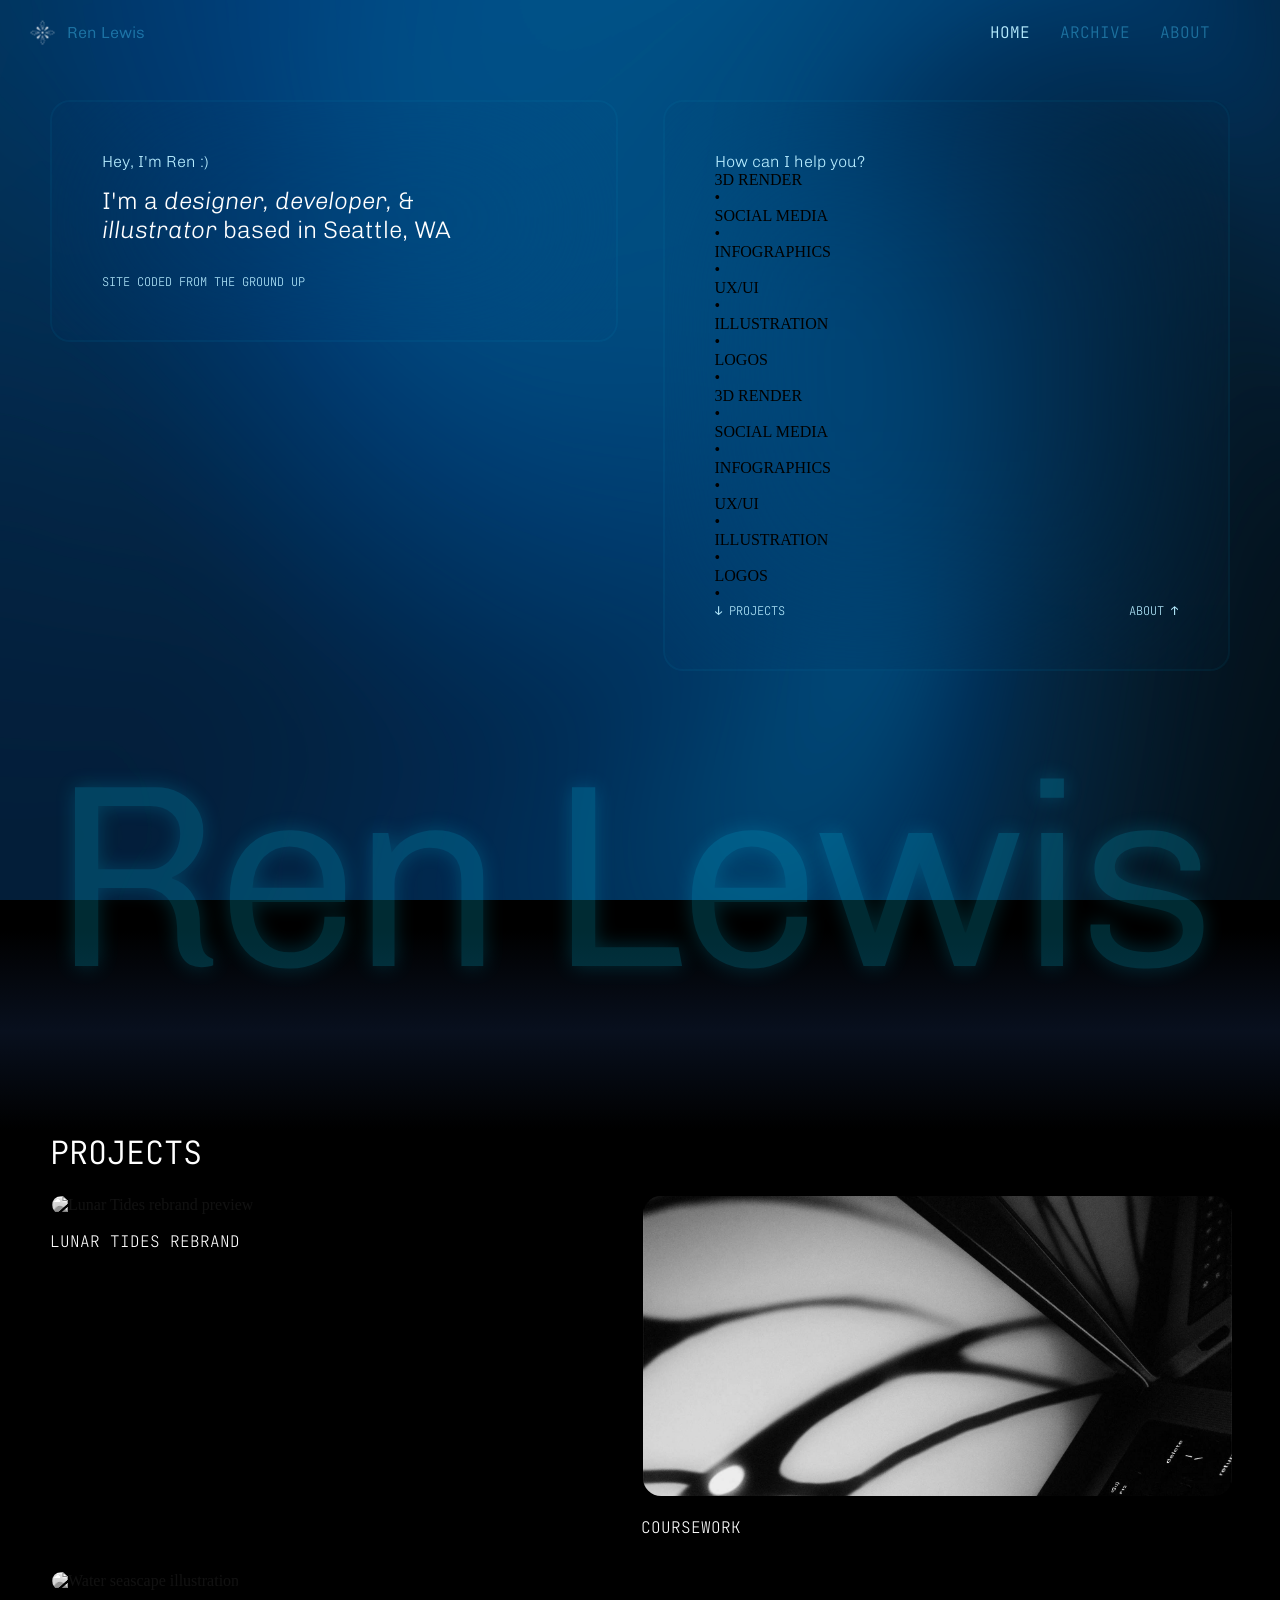
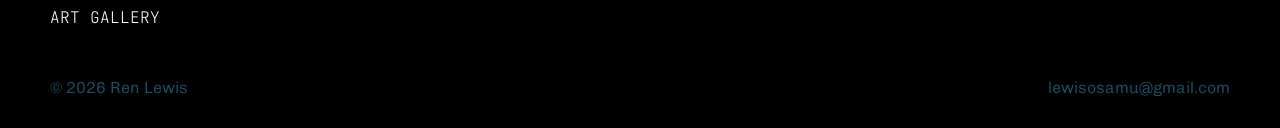
==== index.html @ 9a0da3f0 "Add files via upload" ====
<!DOCTYPE html>
<html lang="en">
  <head>
    <meta charset="UTF-8">
    <meta name="viewport" content="width=device-width, initial-scale=1.0">
    <title>Ren Lewis — Designer, Developer & Illustrator in Seattle</title>
    <meta name="description" content="Ren Lewis is a designer, developer, and illustrator based in Seattle, WA. View projects in brand identity, graphic design, and illustration.">
    <meta name="theme-color" content="#000000">
    <meta property="og:title" content="Ren Lewis — Designer, Developer & Illustrator">
    <meta property="og:description" content="Designer, developer, and illustrator based in Seattle, WA.">
    <meta property="og:type" content="website">
    <meta property="og:image" content="home/images-home/background.png">
    <meta name="twitter:card" content="summary_large_image">
    <link rel="icon" type="image/x-icon" href="favicon.ico">
    <link rel="preconnect" href="https://fonts.googleapis.com"><link rel="preconnect" href="https://fonts.gstatic.com" crossorigin><link href="https://fonts.googleapis.com/css2?family=Chivo:ital,wght@0,100..900;1,100..900&display=swap" rel="stylesheet"><link href="https://fonts.googleapis.com/css2?family=JetBrains+Mono:ital,wght@0,100..800;1,100..800&display=swap" rel="stylesheet">
    <link rel="stylesheet" href="home/home.css">
  </head>
  <body>
    <div class="navigation">
      <div class="nav-left">
        <a href="home/home.html">
          <img class="logo" src="home/images-home/logo2.png" alt="Ren Lewis logo">
        </a>
        <a class="logotype" href="home/home.html">Ren Lewis</a>
      </div>
      <div class="nav-right">
        <a href="home/home.html" class="nav-item">HOME</a>
        <a href="design/design.html" class="nav-item">ARCHIVE</a>
        <a href="home/about.html" class="nav-item">ABOUT</a>
      </div>
    </div>
    <div class="front">
      <img class="background" src="home/images-home/background.png" alt="Abstract background artwork">
      <div class="title">
        <div class="heading">
          <p class="subtext">Hey, I'm Ren :)</p>
          <h1 class="description">I'm a <span class="accent">designer, developer,</span> & <br/><span class="accent">illustrator</span> based in Seattle, WA</h1>
          <p class="mono">SITE CODED FROM THE GROUND UP</p>
        </div>
        <div class="heading">
          <p class="subtext">How can I help you?</p>
          <div class="carousel">
            <div class="group">
              <div class="card">3D RENDER</div>
              <div class="dot">•</div>
              <div class="card">SOCIAL MEDIA</div>
              <div class="dot">•</div>
              <div class="card">INFOGRAPHICS</div>
              <div class="dot">•</div>
              <div class="card">UX/UI</div>
              <div class="dot">•</div>
              <div class="card">ILLUSTRATION</div>
              <div class="dot">•</div>
              <div class="card">LOGOS</div>
              <div class="dot">•</div>
            </div>
            <div class="group" aria-hidden="true">
              <div class="card">3D RENDER</div>
              <div class="dot">•</div>
              <div class="card">SOCIAL MEDIA</div>
              <div class="dot">•</div>
              <div class="card">INFOGRAPHICS</div>
              <div class="dot">•</div>
              <div class="card">UX/UI</div>
              <div class="dot">•</div>
              <div class="card">ILLUSTRATION</div>
              <div class="dot">•</div>
              <div class="card">LOGOS</div>
              <div class="dot">•</div>
            </div>
          </div>
          <div class="flex">
            <p class="mono">&darr; projects</p>
            <p class="mono">about &uarr;</p>
          </div>
        </div>
      </div>
      <p class="name">Ren Lewis</p>
    </div>
    <div class="gradient"></div>
    <div class="work-grid">
      <div>
        <p class="projects">Projects</p>
      </div>
      <div class="bubbles">
        <a href="lunar/lunar.html" class="box1">
          <img class="work-img" src="home/images-home/lunartides.png" alt="Lunar Tides rebrand preview" loading="lazy" decoding="async">
          <div>
            <p class="work-title">Lunar Tides Rebrand</p>
          </div>
        </a>
        <a href="design/coursework.html" class="box1">
          <img class="work-img" src="home/images-home/butterfly.jpeg" alt="Butterfly coursework poster" loading="lazy" decoding="async">
          <div>
            <p class="work-title">Coursework</p>
          </div>
        </a>
        <a href="illustration/illustration.html" class="box1">
          <img class="work-img" src="home/images-home/water.png" alt="Water seascape illustration" loading="lazy" decoding="async">
          <div>
            <p class="work-title">Art Gallery</p>
          </div>
        </a>
      </div>
    </div>
    <div class="container">
      <div class="footer">
        <p class="credits">&#169 2026 Ren Lewis</p>
        <a href="mailto:lewisosamu@gmail.com" target="_blank" class="gmail" rel="noopener noreferrer">lewisosamu@gmail.com</a>
      </div>
    </div>
  </body>
</html>
---- home/home.css ----
html {
  overscroll-behavior: none;
  scroll-behavior: smooth;
}
body {
  margin: 0;
  padding: 0;
  overflow-x: hidden;
  background-color: black;
}

.navigation {
  top: 0;
  z-index: 4;
  display: flex;
  position:fixed;
  width: calc(100% - 100px);
  height: 65px;
  align-items: center;
  justify-content: space-between;
  padding-left: 30px;
  padding-right: 50px;
}
.nav-left {
  display: flex;
  align-items: center;
  gap: 12px;
}
.logo {
  opacity: 75%;
  height: 25px;
  width: 25px;
  vertical-align: middle;
  transition: .5s;
}
.logo:hover {
  opacity: 1;
}
.nav-right {
  display: flex;
  gap: 30px;
}
.nav-item {
  width: fit-content;
  display: inline-block;
  text-decoration: none;
  color:rgba(69, 205, 255, 0.4);
  font-family: JetBrains mono;
  font-weight: 300;
  transition: .5s;
  text-align: center;
}
.nav-item:hover {
  opacity: 1;
  color:rgb(182, 236, 255);
}
.nav-item:nth-child(1) {
  color:rgb(182, 236, 255);
}
.logotype {
  font-family: "chivo";
  color:rgba(69, 205, 255, 0.4);
  font-size: 16px;
  font-weight: 300;
  text-decoration: none;
  transition: .5s;
}
.logotype:hover {
  opacity: 1;
  color:rgb(182, 236, 255);
}

.background {
  object-fit: cover;
  position: fixed;
  width: 100vw;
  height: 100vh;
  top: 0;
  z-index: 0;
}

#typewriter {
  margin: 15px 0 30px 0;
  align-items: center;
  grid-column: 1;
  font-size: 1.5rem;
  color: white;
  font-family: "jetbrains mono";
  font-weight: 300;
  overflow: hidden;
  white-space: nowrap;
  text-overflow: ellipsis;
}
#typewriter::after {
  content: '|';
  opacity: .5;
  animation: blink 1s step-end infinite;
}
@keyframes blink {
  0%, 100% { opacity: .5; }
  50% { opacity: 0; }
}

.title {
  z-index: 3;
  margin: 100px 50px 0px 50px;
  position: relative;
  display: grid;
  width: calc(100% - 145px);
  column-gap: 45px;
  grid-template-columns: 50% 50%;
  cursor: default;
}
.heading {
  border: solid 2px rgb(0, 213, 255,.05);
  height: fit-content;
  position: relative;
  border-radius: 20px;
  backdrop-filter: blur(100px);
  -webkit-backdrop-filter: blur(100px);
  padding: 50px;
  align-items: center;
}
.description {
  margin: 15px 0 30px 0;
  align-items: center;
  grid-column: 1;
  font-size: 1.5rem;
  color: white;
  font-family: chivo;
  font-weight: 200;
  overflow: hidden;
  white-space: nowrap;
  text-overflow: ellipsis;
}
.accent {
  font-style: italic;
}
.subtext {
  margin: 0;
  font-weight: 200;
  font-family: chivo;
  font-size: 1rem;
  color: rgb(182, 236, 255);
  overflow: hidden;
  white-space: nowrap;
  text-overflow: ellipsis;
}
.mono {
  margin: 0;
  font-weight: 200;
  font-family: JetBrains mono;
  text-transform: uppercase;
  font-size: .75rem;
  color: rgb(182, 236, 255);
  overflow: hidden;
  white-space: nowrap;
  text-overflow: ellipsis;
}
.flex {
  display: flex;
  justify-content: space-between;
  align-items: center;
  text-decoration: none;
  height: fit-content;
}
.scroll-link {
  text-decoration: none;
  transition: .5s;
  overflow: visible;
}
.scroll-link:hover {
  color:rgba(69, 205, 255, 0.4);
}
.scroll-link .arrow {
  display: inline-block;
  transition: transform .5s ease;
}
.scroll-link:hover .arrow {
  transform: translateY(5px);
}
.connect-link {
  display: inline-block;
  font-family: "JetBrains Mono", monospace;
  font-size: .75rem;
  font-weight: 200;
  text-transform: uppercase;
  text-decoration: none;
  color: rgb(182, 236, 255);
    transition: .5s;
}
.connect-link:hover {  
  color:rgba(69, 205, 255, 0.4);
}
.name {
  margin: 50px 0px 0px 50px;
  grid-column: span 2;
  color: rgb(0, 213, 255);
  position: relative;
  opacity: 20%;
  font-family: chivo;
  font-weight: 300;
  font-size: 20.35vw;
  letter-spacing: -10px;
  text-shadow: 0 0 20px rgb(0, 213, 255);
  cursor: default;
  z-index: 3;
}

.gradient {
  display: block;
  position: relative;
  background: linear-gradient(to bottom, transparent,rgb(11, 21, 40,.75), rgb(0, 0, 0));
  width: 100%;
  margin-top: -100px;
  height: 200px;
  z-index: 2;
}

.work-grid {
  background-color: black;
  z-index: 3;
  position: relative;
  width: 100%;
  height: fit-content;
  display: grid;
}
.projects {
  margin: 0 0 20px 50px;
  grid-column: 1;
  grid-row: 1;
  font-size: 2rem;
  color: rgb(255, 255, 255);
  font-family: JetBrains mono;
  text-transform: uppercase;
  font-weight: 300;
  z-index: 3;
}
.bubbles {
  padding: 0 50px 0 50px;
  grid-row: 2;
  position: relative;
  height: fit-content;
  z-index: 2;
  display: grid;
  column-gap: 2px;
  row-gap: 2px;
  grid-template-columns: 1fr 1fr;
  background-color: rgb(0, 0, 0);
}
.all-projects {
  grid-column: 1 / -1;
  display: flex;
  justify-content: center;
  width: 100%;
  font-family: "jetbrains mono";
  font-weight: 200;
  text-transform: uppercase;
  text-decoration: none;
  padding: 25px 0;
  border-top: solid 1px rgba(69, 205, 255, 0.2);
  background-color: black;
  position: relative;
  margin-bottom: 25px;
}
.all-projects::before {
  content: "";
  position: absolute;
  inset: 0;
  background-image: linear-gradient(to left, black, rgba(69, 205, 255, 0.2), black);
  opacity: 0;
  transition: opacity .5s;
}
.all-projects a {
  text-decoration: none;
  color: white;
  position: relative;
  z-index: 1;
}
.all-projects:hover::before {
  opacity: 1;
}
.all-projects .arrow {
  display: inline-block;
  transition: transform .5s ease;
}
.all-projects:hover .arrow {
  transform: translateX(5px);
}
a.box1 {
  text-decoration: none;
}
.work-img {
  border: solid 2px rgb(0, 0, 0);
  border-radius: 20px;
  transition: .5s;
  height: 300px;
  width: 100%;
  object-fit: cover;
  filter: grayscale(100);
}
.work-img:hover  {
  border-radius: 100px;
  filter: grayscale(0);
}
.work-title {
  color: white;
  font-family: "JetBrains mono";
  font-weight: 200;
  font-size: 1rem;
  text-transform: uppercase;
  text-decoration: none;
  margin: 15px 0px 30px 0px;
}
.arrow {
  display: inline-block;
  font-family: "google sans code";
  transition: transform .5s ease;
}

.container {
  background-color: rgb(0, 0, 0);
  position: relative;
  z-index: 3;
}
.footer {
  height: 50px;
  margin: 0px 50px 0px 50px;
  padding-top: 20px;
  background-color: rgb(0, 0, 0);
  z-index: 3;
  position: relative;
  display: flex;
  justify-content: space-between;
}
.credits, .gmail {
  font-family: chivo;
  color:rgba(69, 205, 255, 0.4);
  font-weight: 300;
  margin-top: 0;
  display: inline-block;
  text-decoration: none;
  transition: .5s;
}
.gmail:hover {
  color: rgb(182, 236, 255);
}

@media (max-width: 760px) {
  .navigation {
    width: calc(100% - 40px);
    padding-left: 10px;
    padding-right: 20px;
  }
  .nav-right {
    gap: 16px;
  }
}
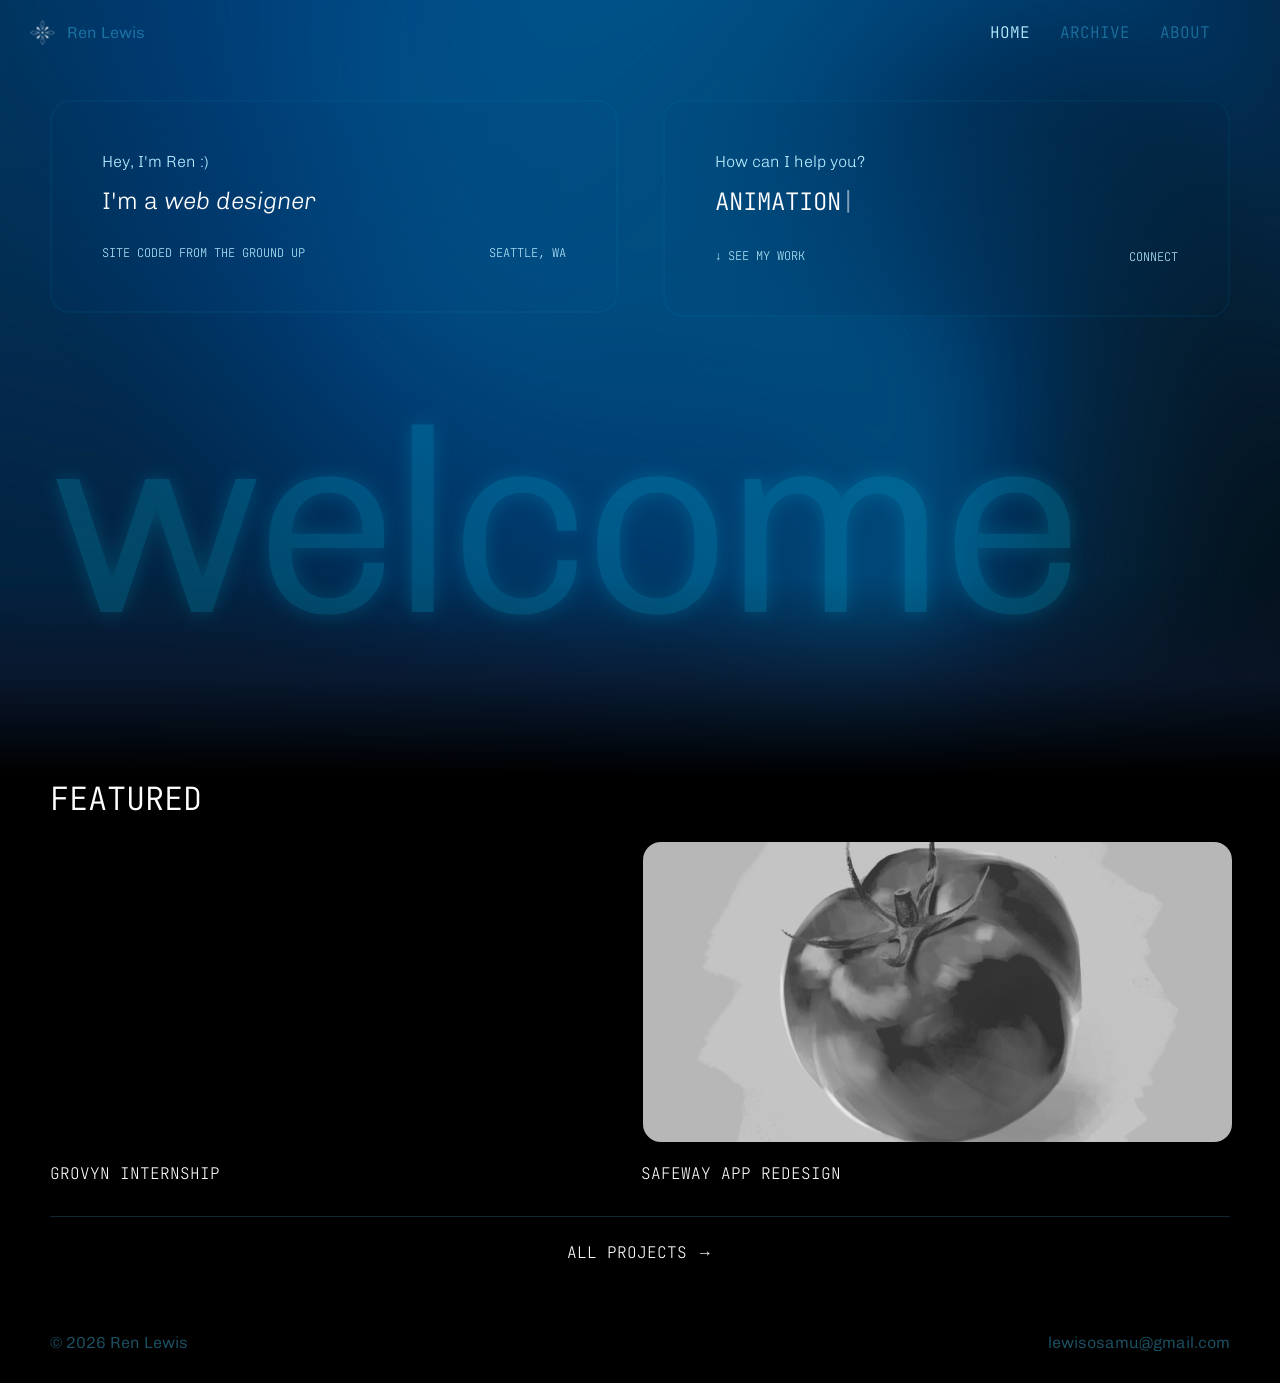
==== commit 9cc677dc: "Add files via upload" ====
--- a/index.html
+++ b/index.html
@@ -3,7 +3,7 @@
   <head>
     <meta charset="UTF-8">
     <meta name="viewport" content="width=device-width, initial-scale=1.0">
-    <title>Ren Lewis — Designer, Developer & Illustrator in Seattle</title>
+    <title>Ren Lewis — Product Designer in Seattle</title>
     <meta name="description" content="Ren Lewis is a designer, developer, and illustrator based in Seattle, WA. View projects in brand identity, graphic design, and illustration.">
     <meta name="theme-color" content="#000000">
     <meta property="og:title" content="Ren Lewis — Designer, Developer & Illustrator">
@@ -12,19 +12,19 @@
     <meta property="og:image" content="home/images-home/background.png">
     <meta name="twitter:card" content="summary_large_image">
     <link rel="icon" type="image/x-icon" href="favicon.ico">
-    <link rel="preconnect" href="https://fonts.googleapis.com"><link rel="preconnect" href="https://fonts.gstatic.com" crossorigin><link href="https://fonts.googleapis.com/css2?family=Chivo:ital,wght@0,100..900;1,100..900&display=swap" rel="stylesheet"><link href="https://fonts.googleapis.com/css2?family=JetBrains+Mono:ital,wght@0,100..800;1,100..800&display=swap" rel="stylesheet">
+    <link rel="preconnect" href="https://fonts.googleapis.com"><link rel="preconnect" href="https://fonts.gstatic.com" crossorigin><link href="https://fonts.googleapis.com/css2?family=Chivo:ital,wght@0,100..900;1,100..900&display=swap" rel="stylesheet"><link href="https://fonts.googleapis.com/css2?family=JetBrains+Mono:ital,wght@0,100..800;1,100..800&display=swap" rel="stylesheet"><link href="https://fonts.googleapis.com/css2?family=Google+Sans+Code:ital,wght,MONO@0,300..800,1;1,300..800,1&display=swap" rel="stylesheet">
     <link rel="stylesheet" href="home/home.css">
   </head>
   <body>
     <div class="navigation">
       <div class="nav-left">
-        <a href="home/home.html">
+        <a href="index.html">
           <img class="logo" src="home/images-home/logo2.png" alt="Ren Lewis logo">
         </a>
-        <a class="logotype" href="home/home.html">Ren Lewis</a>
+        <a class="logotype" href="index.html">Ren Lewis</a>
       </div>
       <div class="nav-right">
-        <a href="home/home.html" class="nav-item">HOME</a>
+        <a href="index.html" class="nav-item">HOME</a>
         <a href="design/design.html" class="nav-item">ARCHIVE</a>
         <a href="home/about.html" class="nav-item">ABOUT</a>
       </div>
@@ -34,80 +34,54 @@
       <div class="title">
         <div class="heading">
           <p class="subtext">Hey, I'm Ren :)</p>
-          <h1 class="description">I'm a <span class="accent">designer, developer,</span> & <br/><span class="accent">illustrator</span> based in Seattle, WA</h1>
-          <p class="mono">SITE CODED FROM THE GROUND UP</p>
+          <h1 class="description">I'm a&nbsp;<span class="accent">web designer</span></h1>
+          <div class="flex">
+            <p class="mono">SITE CODED FROM THE GROUND UP</p>
+            <p class="mono">SEATTLE, WA</p>
+          </div>
         </div>
         <div class="heading">
           <p class="subtext">How can I help you?</p>
-          <div class="carousel">
-            <div class="group">
-              <div class="card">3D RENDER</div>
-              <div class="dot">•</div>
-              <div class="card">SOCIAL MEDIA</div>
-              <div class="dot">•</div>
-              <div class="card">INFOGRAPHICS</div>
-              <div class="dot">•</div>
-              <div class="card">UX/UI</div>
-              <div class="dot">•</div>
-              <div class="card">ILLUSTRATION</div>
-              <div class="dot">•</div>
-              <div class="card">LOGOS</div>
-              <div class="dot">•</div>
+          <p class="mono" id="typewriter"></p>
+          <div class="flex">
+            <a href="#work" class="mono scroll-link" data-scroll="work"><span class="arrow">&darr;</span> see my work</a>
+            <div class="connect">
+              <a class="connect-link" href="home/about.html">connect</a>
             </div>
-            <div class="group" aria-hidden="true">
-              <div class="card">3D RENDER</div>
-              <div class="dot">•</div>
-              <div class="card">SOCIAL MEDIA</div>
-              <div class="dot">•</div>
-              <div class="card">INFOGRAPHICS</div>
-              <div class="dot">•</div>
-              <div class="card">UX/UI</div>
-              <div class="dot">•</div>
-              <div class="card">ILLUSTRATION</div>
-              <div class="dot">•</div>
-              <div class="card">LOGOS</div>
-              <div class="dot">•</div>
-            </div>
-          </div>
-          <div class="flex">
-            <p class="mono">&darr; projects</p>
-            <p class="mono">about &uarr;</p>
           </div>
         </div>
       </div>
-      <p class="name">Ren Lewis</p>
+      <p class="name">welcome</p>
     </div>
     <div class="gradient"></div>
-    <div class="work-grid">
+    <div class="work-grid" id="work">
       <div>
-        <p class="projects">Projects</p>
+        <p class="projects">Featured</p>
       </div>
       <div class="bubbles">
-        <a href="lunar/lunar.html" class="box1">
-          <img class="work-img" src="home/images-home/lunartides.png" alt="Lunar Tides rebrand preview" loading="lazy" decoding="async">
+        <a href="grovyn/grovyn.html" class="box1">
+          <video class="work-img" src="home/images-home/grovyn.mp4" aria-label="Grovyn internship preview" muted loop playsinline preload="metadata" id="work-preview-video"></video>
           <div>
-            <p class="work-title">Lunar Tides Rebrand</p>
+            <p class="work-title">Grovyn Internship</p>
           </div>
         </a>
-        <a href="design/coursework.html" class="box1">
-          <img class="work-img" src="home/images-home/butterfly.jpeg" alt="Butterfly coursework poster" loading="lazy" decoding="async">
+        <a href="safeway/safeway.html" class="box1">
+          <img class="work-img" src="home/images-home/tomato.jpg" alt="Safeway App Redesign preview" loading="lazy" decoding="async">
           <div>
-            <p class="work-title">Coursework</p>
+            <p class="work-title">Safeway App Redesign</p>
           </div>
         </a>
-        <a href="illustration/illustration.html" class="box1">
-          <img class="work-img" src="home/images-home/water.png" alt="Water seascape illustration" loading="lazy" decoding="async">
-          <div>
-            <p class="work-title">Art Gallery</p>
-          </div>
-        </a>
+        <div class="all-projects">
+          <a href="design/design.html">all projects <span class="arrow">&rarr;</span></a>
+        </div>
       </div>
     </div>
     <div class="container">
-      <div class="footer">
+      <div class="footer" id="footer">
         <p class="credits">&#169 2026 Ren Lewis</p>
         <a href="mailto:lewisosamu@gmail.com" target="_blank" class="gmail" rel="noopener noreferrer">lewisosamu@gmail.com</a>
       </div>
     </div>
+    <script src="home/home.js"></script>
   </body>
-</html>+</html>
